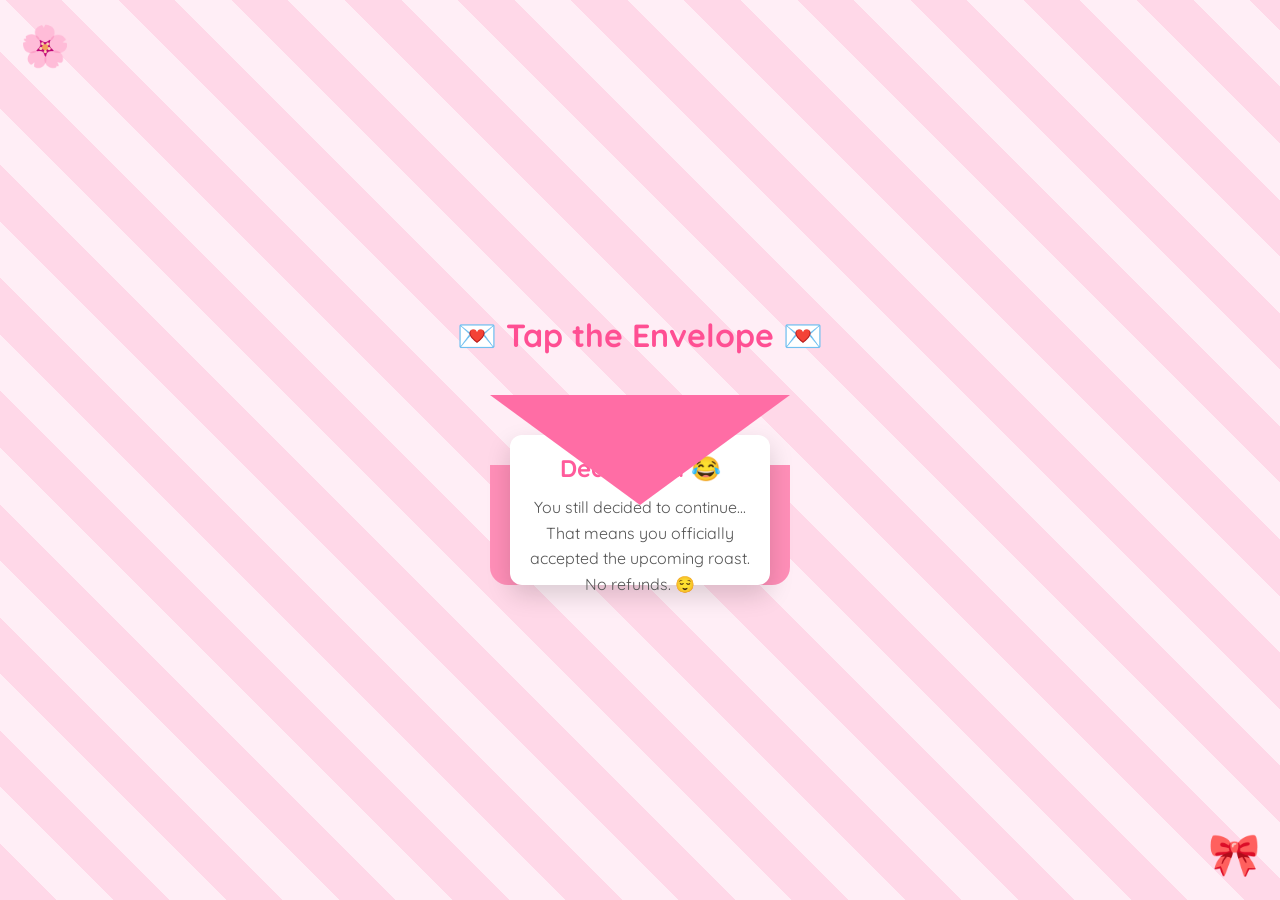
==== envelope.html @ 108d6281 "Initial project upload" ====
<!DOCTYPE html>
<html lang="en">
<head>
<meta charset="UTF-8">
<meta name="viewport" content="width=device-width, initial-scale=1.0">

<title>Open If You Dare 💌</title>

<link rel="preconnect" href="https://fonts.googleapis.com">
<link href="https://fonts.googleapis.com/css2?family=Quicksand:wght@400;600;700&display=swap" rel="stylesheet">

<link rel="stylesheet" href="css/style.css">

<style>

body{
display:flex;
justify-content:center;
align-items:center;
flex-direction:column;
overflow:hidden;
}

.title{
font-size:32px;
font-weight:700;
color:#ff4f93;
margin-bottom:40px;
text-align:center;
}

.envelope{

position:relative;
width:300px;
height:190px;
cursor:pointer;
transition:.5s;

}

.base{

position:absolute;
bottom:0;
width:100%;
height:120px;
background:#ff8fb8;
border-radius:0 0 18px 18px;
}

.flap{

position:absolute;
top:0;
width:100%;
height:110px;
background:#ff6da5;
clip-path:polygon(0 0,100% 0,50% 100%);
transform-origin:top;
transition:1s;
z-index:5;

}

.letter{

position:absolute;
left:20px;
top:40px;
width:260px;
height:150px;
background:white;
border-radius:12px;
padding:18px;
text-align:center;
transition:1s;
z-index:2;
box-shadow:0 10px 25px rgba(0,0,0,.15);

}

.letter h2{
color:#ff5b9b;
margin-bottom:12px;
}

.letter p{
font-size:16px;
line-height:1.6;
color:#555;
}

.open .flap{

transform:rotateX(180deg);

}

.open .letter{

transform:translateY(-120px);

}

.next{

margin-top:60px;
display:none;
padding:16px 40px;
border:none;
border-radius:50px;
background:#ff5b9b;
color:white;
font-size:18px;
cursor:pointer;

}

</style>

</head>

<body>

<div class="bg"></div>

<div id="hearts"></div>

<div class="title">

💌 Tap the Envelope 💌

</div>

<div class="envelope" id="env">

<div class="flap"></div>

<div class="base"></div>

<div class="letter">

<h2>Dear Neha 😂</h2>

<p>

You still decided to continue...

That means you officially accepted

the upcoming roast.

No refunds.

😌

</p>

</div>

</div>

<button class="next" id="nextBtn">

Continue ➜

</button>

<script>

const hearts=document.getElementById("hearts");

const emojis=["💖","💕","🌸","✨"];

function heart(){

const h=document.createElement("span");

h.className="heart";

h.innerHTML=emojis[Math.floor(Math.random()*emojis.length)];

h.style.left=Math.random()*100+"vw";

h.style.animationDuration=(4+Math.random()*4)+"s";

h.style.fontSize=(18+Math.random()*20)+"px";

hearts.appendChild(h);

setTimeout(()=>h.remove(),8000);

}

setInterval(heart,350);

const env=document.getElementById("env");
const next=document.getElementById("nextBtn");

env.onclick=()=>{

env.classList.add("open");

setTimeout(()=>{

next.style.display="block";

},1200);

};

next.onclick=()=>{

window.location.href="gallery.html";

};

</script>

</body>
</html>
---- css/style.css ----
/* ---------- GOOGLE FONT ---------- */
@import url('https://fonts.googleapis.com/css2?family=Quicksand:wght@400;600;700&display=swap');

*{
margin:0;
padding:0;
box-sizing:border-box;
font-family:'Quicksand',sans-serif;
}

body{

height:100vh;
overflow:hidden;
display:flex;
justify-content:center;
align-items:center;
background:#ffeaf4;
position:relative;

}

/* Background stripes */

.bg{

position:fixed;
inset:0;

background:
repeating-linear-gradient(
45deg,
#ffd8e8 0px,
#ffd8e8 40px,
#ffeef6 40px,
#ffeef6 80px
);

z-index:-3;

animation:bgMove 18s linear infinite;

}

@keyframes bgMove{

0%{
background-position:0 0;
}

100%{
background-position:300px 300px;
}

}

/* Floating hearts */

#hearts{

position:fixed;
inset:0;
pointer-events:none;
overflow:hidden;

}

.heart{

position:absolute;

font-size:24px;

animation:floatHeart linear forwards;

opacity:.8;

}

@keyframes floatHeart{

0%{

transform:translateY(110vh) scale(.4);

opacity:0;

}

15%{

opacity:1;

}

100%{

transform:translateY(-120px) scale(1.2) rotate(360deg);

opacity:0;

}

}

/* Card */

.card{

width:min(90%,420px);

background:rgba(255,255,255,.75);

backdrop-filter:blur(18px);

border-radius:28px;

padding:35px;

text-align:center;

box-shadow:
0 25px 60px rgba(255,122,170,.25);

border:2px solid rgba(255,255,255,.6);

animation:pop .8s ease;

}

@keyframes pop{

from{

opacity:0;

transform:translateY(30px) scale(.9);

}

to{

opacity:1;

transform:translateY(0) scale(1);

}

}

.emoji{

font-size:64px;

animation:bounce 2s infinite;

margin-bottom:10px;

}

@keyframes bounce{

0%,100%{

transform:translateY(0);

}

50%{

transform:translateY(-10px);

}

}

h1{

color:#ff5b9b;

font-size:36px;

margin-bottom:18px;

}

p{

font-size:18px;

line-height:1.8;

color:#555;

margin-bottom:30px;

}

button{

border:none;

outline:none;

padding:16px 38px;

border-radius:999px;

cursor:pointer;

font-size:18px;

font-weight:700;

background:linear-gradient(135deg,#ff77a8,#ff4d8f);

color:white;

transition:.3s;

box-shadow:0 10px 25px rgba(255,77,143,.35);

}

button:hover{

transform:translateY(-4px) scale(1.05);

}

button:active{

transform:scale(.96);

}

/* Cute corner decorations */

body::before{

content:"🌸";

position:absolute;

top:20px;

left:20px;

font-size:40px;

animation:spinSlow 10s linear infinite;

}

body::after{

content:"🎀";

position:absolute;

right:20px;

bottom:20px;

font-size:42px;

animation:spinSlow 10s linear infinite reverse;

}

@keyframes spinSlow{

from{

transform:rotate(0);

}

to{

transform:rotate(360deg);

}

}

@media(max-width:600px){

.card{

padding:28px;

}

h1{

font-size:30px;

}

p{

font-size:16px;

}

button{

width:100%;

}

}
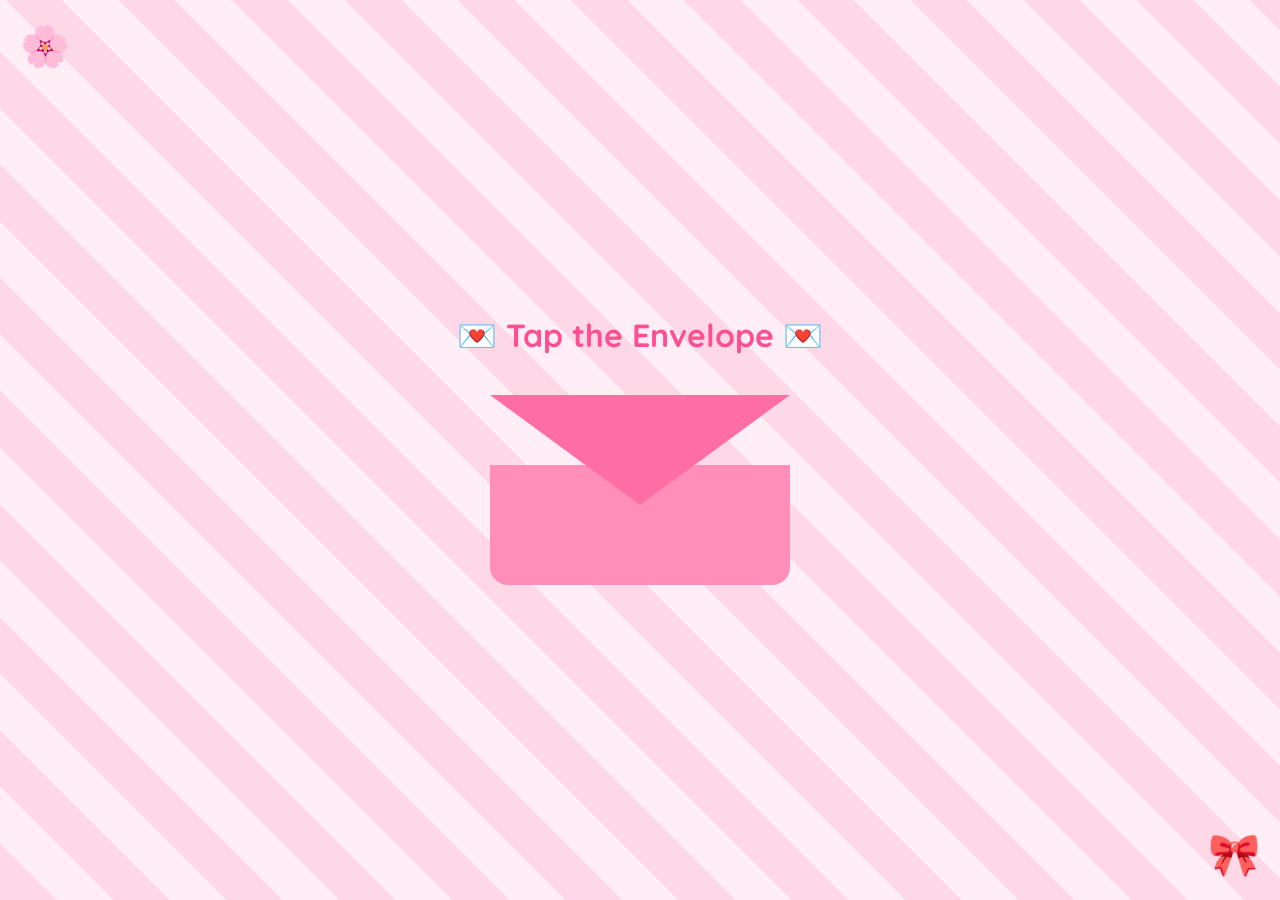
==== commit c5597167: "First version of website" ====
--- a/envelope.html
+++ b/envelope.html
@@ -64,20 +64,23 @@
 }
 
 .letter{
-
 position:absolute;
 left:20px;
-top:40px;
+top:100px;
 width:260px;
 height:150px;
 background:white;
 border-radius:12px;
 padding:18px;
 text-align:center;
-transition:1s;
-z-index:2;
 box-shadow:0 10px 25px rgba(0,0,0,.15);
 
+transform:translateY(90px);
+opacity:0;
+
+transition:all .8s ease;
+
+z-index:1;
 }
 
 .letter h2{
@@ -99,7 +102,11 @@
 
 .open .letter{
 
-transform:translateY(-120px);
+transform:translateY(-90px);
+
+opacity:1;
+
+z-index:10;
 
 }
 
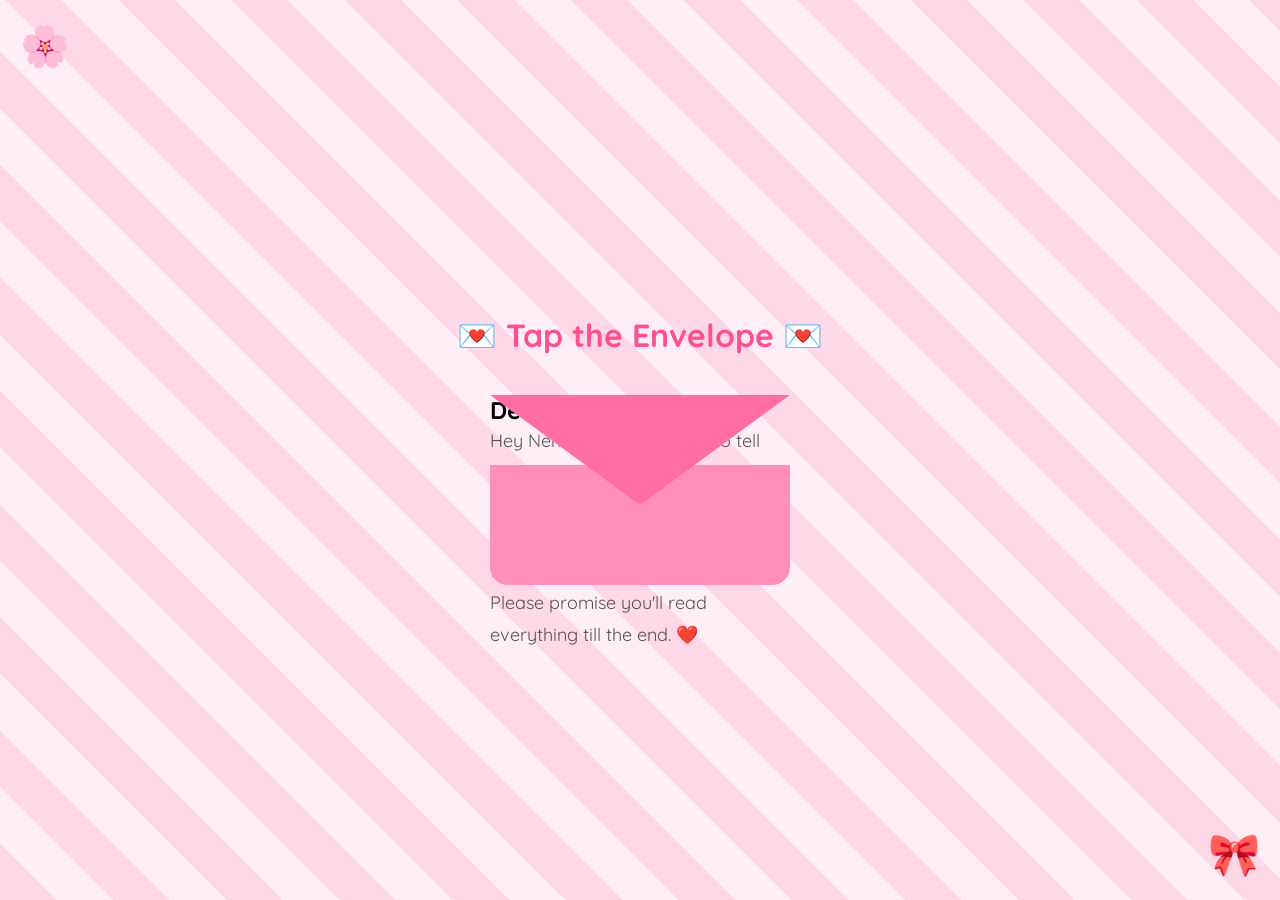
==== commit e0b41207: "add them" ====
--- a/envelope.html
+++ b/envelope.html
@@ -146,25 +146,25 @@
 
 <div class="base"></div>
 
-<div class="letter">
-
-<h2>Dear Neha 😂</h2>
+<h2>Dear Neha 💌</h2>
 
 <p>
 
-You still decided to continue...
-
-That means you officially accepted
-
-the upcoming roast.
-
-No refunds.
-
-😌
+Hey Neha...
+
+I really wanted to tell you something for a long time.
+
+I never knew the right moment to say it...
+
+But I think today is the perfect time.
+
+So before you continue...
+
+Please promise you'll read everything till the end.
+
+❤️
 
 </p>
-
-</div>
 
 </div>
 
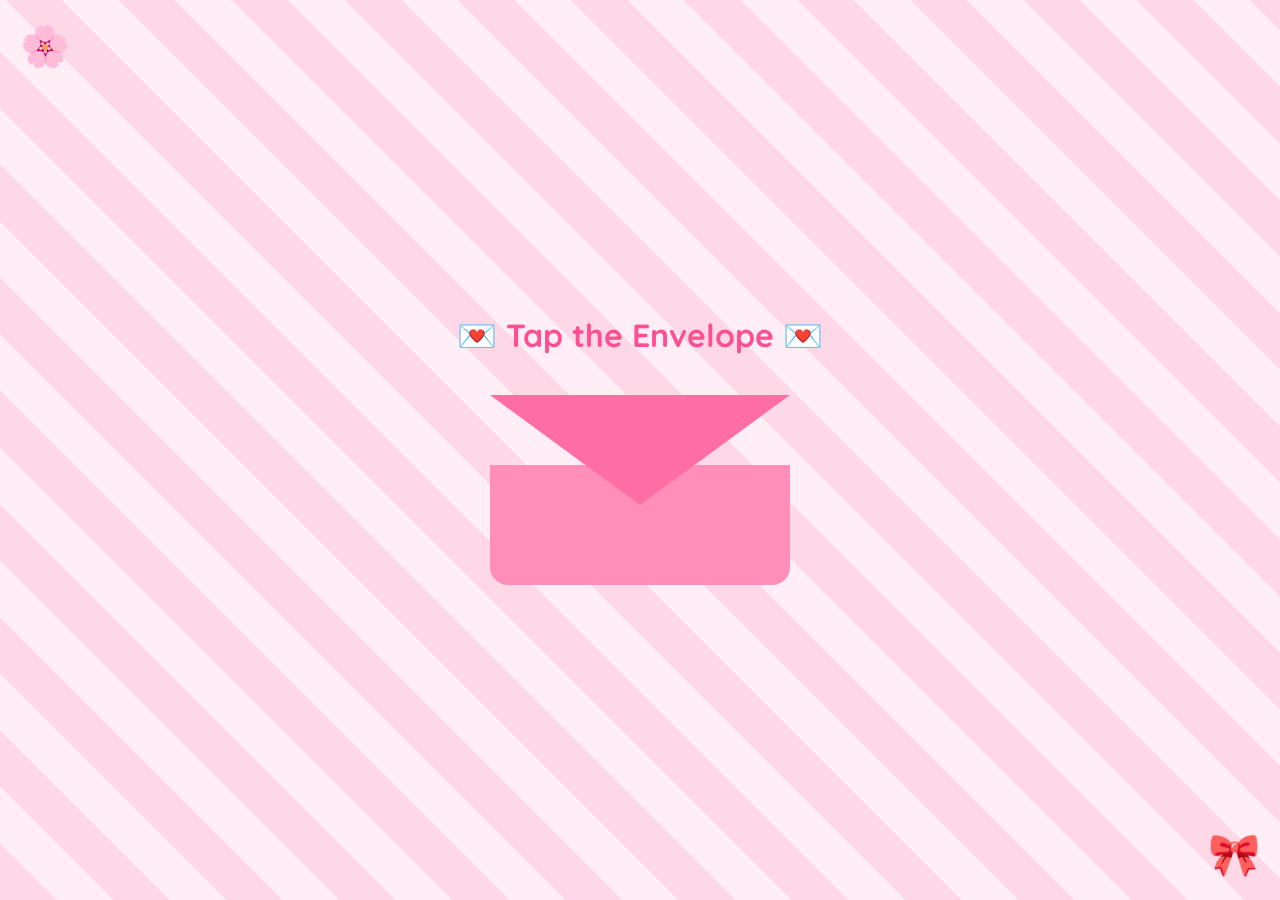
==== commit 097c0bdd: "add them" ====
--- a/envelope.html
+++ b/envelope.html
@@ -142,29 +142,35 @@
 
 <div class="envelope" id="env">
 
-<div class="flap"></div>
-
-<div class="base"></div>
-
-<h2>Dear Neha 💌</h2>
-
-<p>
-
-Hey Neha...
-
-I really wanted to tell you something for a long time.
-
-I never knew the right moment to say it...
-
-But I think today is the perfect time.
-
-So before you continue...
-
-Please promise you'll read everything till the end.
-
-❤️
-
-</p>
+    <div class="flap"></div>
+
+    <div class="base"></div>
+
+    <div class="letter">
+
+        <h2>Dear Neha 💌</h2>
+
+        <p>
+
+        Hey Neha...
+
+        I really wanted to tell you something.
+
+        I think today is finally the right time.
+
+        I've wanted to say this for a while...
+
+        So please read everything till the end.
+
+        ❤️
+
+        </p>
+
+    </div>
+
+</div>
+
+</div>
 
 </div>
 
